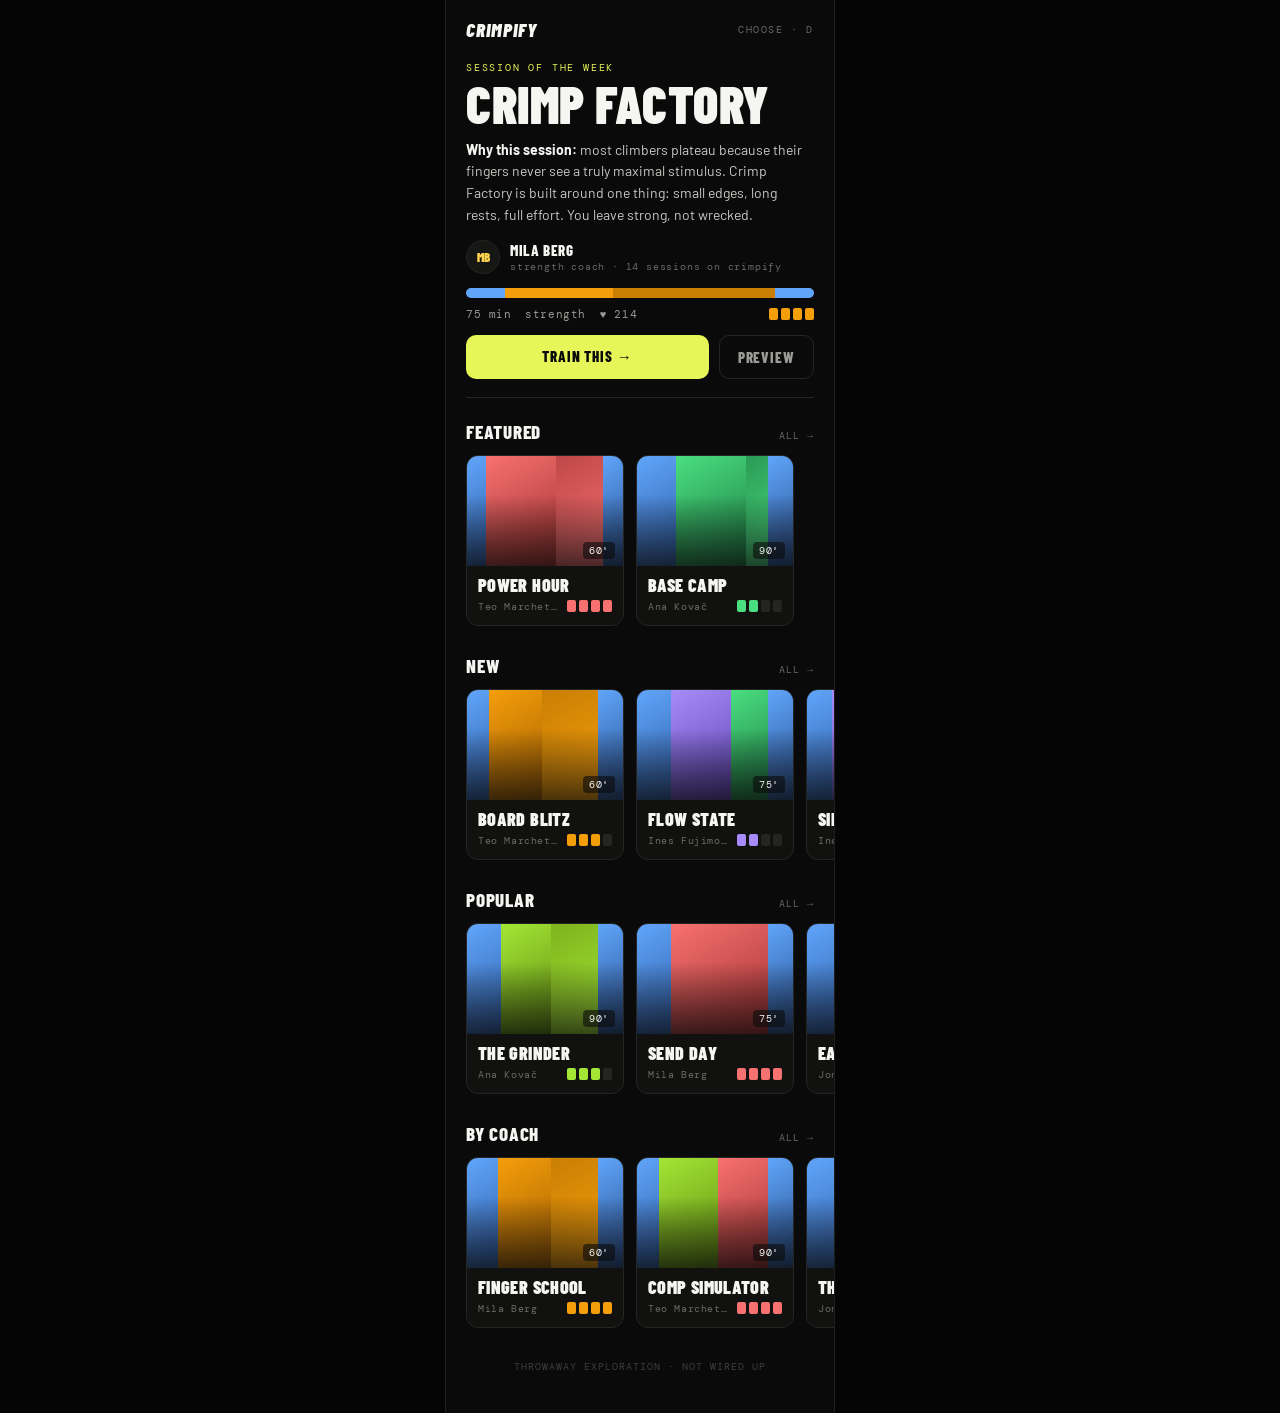
==== explore/choose-d.html @ 7b6a901f "proto: verkenning D in /explore — hero van C, planken van A, rpe-kootjes van B Co-Authored-By: Claud" ====
<!DOCTYPE html>
<html lang="en">
<head>
<meta charset="utf-8">
<meta name="viewport" content="width=device-width, initial-scale=1">
<title>Choose D · C-hero + A-shelves + B-rpe</title>
<link href="https://fonts.googleapis.com/css2?family=Barlow+Condensed:wght@700;800;900&family=DM+Mono:wght@400;500&family=Barlow:wght@400;500&display=swap" rel="stylesheet">
<style>
  /* throwaway verkenning D - synthese: hero van C, planken van A, rpe-kootjes van B */
  * { margin:0; padding:0; box-sizing:border-box; -webkit-font-smoothing:antialiased; }
  :root {
    --acid:#E6F557; --bg:#0A0A0A; --s1:#111110; --s2:#161614;
    --border:#1E1E1C; --border2:#252523; --text:#F5F5F2; --sub:#9A9A96; --muted:#6A6A66;
  }
  html,body { background:#050505; color:var(--text); font-family:'Barlow',sans-serif; }
  .phone { max-width:390px; margin:0 auto; min-height:100vh; background:var(--bg); border-left:1px solid var(--border); border-right:1px solid var(--border); padding-bottom:40px; }

  .topbar { display:flex; align-items:center; justify-content:space-between; padding:18px 20px 6px; }
  .logo { font-family:'Barlow Condensed',sans-serif; font-weight:900; font-size:19px; letter-spacing:.06em; font-style:italic; }
  .view-tag { font-family:'DM Mono',monospace; font-size:10px; letter-spacing:.16em; text-transform:uppercase; color:var(--muted); }

  /* ── hero: redactioneel (uit C) ── */
  .kicker { font-family:'DM Mono',monospace; font-size:10px; letter-spacing:.18em; text-transform:uppercase; color:var(--acid); padding:14px 20px 6px; }
  .feat { margin:0 20px; border-bottom:1px solid var(--border2); padding-bottom:18px; }
  .feat-name { font-family:'Barlow Condensed',sans-serif; font-weight:900; font-size:52px; line-height:.9; text-transform:uppercase; letter-spacing:.01em; }
  .feat-standfirst { font-size:14px; line-height:1.55; color:#C8C8C4; margin-top:12px; }
  .feat-standfirst b { color:var(--text); }
  .byline { display:flex; align-items:center; gap:10px; margin-top:14px; }
  .monogram { width:34px; height:34px; border-radius:50%; background:var(--s2); border:1px solid var(--border2); display:flex; align-items:center; justify-content:center; font-family:'Barlow Condensed',sans-serif; font-weight:900; font-size:13px; color:#FCD34D; flex-shrink:0; }
  .byline-name { font-family:'Barlow Condensed',sans-serif; font-weight:800; font-size:15px; text-transform:uppercase; letter-spacing:.04em; }
  .byline-role { font-family:'DM Mono',monospace; font-size:10px; letter-spacing:.08em; color:var(--muted); margin-top:1px; }
  .feat-tape { display:flex; height:10px; border-radius:5px; overflow:hidden; margin-top:14px; }
  .feat-meta { display:flex; gap:14px; align-items:center; margin-top:9px; font-family:'DM Mono',monospace; font-size:11px; letter-spacing:.05em; color:var(--sub); }
  .feat-cta { display:flex; gap:10px; margin-top:14px; }
  .feat-cta .go { flex:1; text-align:center; background:var(--acid); color:#0A0A0A; font-family:'Barlow Condensed',sans-serif; font-weight:800; font-size:15px; letter-spacing:.06em; text-transform:uppercase; border-radius:10px; padding:12px; cursor:pointer; }
  .feat-cta .peek { flex:0 0 auto; text-align:center; border:1px solid var(--border2); color:var(--sub); font-family:'Barlow Condensed',sans-serif; font-weight:800; font-size:15px; letter-spacing:.06em; text-transform:uppercase; border-radius:10px; padding:12px 18px; cursor:pointer; }

  /* ── rpe-kootjes (uit B): vier vingerkootjes van de crimp ── */
  .knuckles { display:flex; gap:3px; }
  .knuckles i { width:9px; height:12px; border-radius:2px; background:#242422; }

  /* ── planken (uit A) ── */
  .shelf-head { display:flex; align-items:baseline; justify-content:space-between; padding:22px 20px 10px; }
  .shelf-title { font-family:'Barlow Condensed',sans-serif; font-weight:800; font-size:19px; text-transform:uppercase; letter-spacing:.04em; }
  .shelf-more { font-family:'DM Mono',monospace; font-size:10px; letter-spacing:.1em; text-transform:uppercase; color:var(--muted); }
  .shelf { display:flex; gap:12px; overflow-x:auto; padding:2px 20px 6px; scrollbar-width:none; }
  .shelf::-webkit-scrollbar { display:none; }

  .cover-card { flex-shrink:0; width:158px; border-radius:12px; overflow:hidden; border:1px solid var(--border2); background:var(--s1); cursor:pointer; }
  .cover { height:110px; position:relative; }
  .cover .tape { position:absolute; inset:0; display:flex; }
  .cover .tape div { height:100%; }
  .cover::after { content:''; position:absolute; inset:0; background:linear-gradient(180deg, rgba(10,10,10,0) 35%, rgba(10,10,10,.72) 100%); }
  .cover .mins { position:absolute; right:8px; bottom:7px; z-index:2; font-family:'DM Mono',monospace; font-size:10px; letter-spacing:.06em; color:var(--text); background:rgba(10,10,10,.6); border-radius:4px; padding:2px 6px; }
  .cover-body { padding:10px 11px 12px; }
  .cover-name { font-family:'Barlow Condensed',sans-serif; font-weight:900; font-size:18px; line-height:1; text-transform:uppercase; letter-spacing:.02em; }
  .cover-foot { display:flex; align-items:center; justify-content:space-between; gap:8px; margin-top:6px; }
  .cover-coach { font-family:'DM Mono',monospace; font-size:10px; letter-spacing:.06em; color:var(--muted); min-width:0; overflow:hidden; text-overflow:ellipsis; white-space:nowrap; }

  .footnote { font-family:'DM Mono',monospace; font-size:10px; letter-spacing:.1em; text-transform:uppercase; color:#3E3E3C; text-align:center; padding:26px 20px 0; }
</style>
</head>
<body>
<div class="phone">
  <div class="topbar"><div class="logo">CRIMPIFY</div><div class="view-tag">choose · d</div></div>

  <div class="kicker">session of the week</div>
  <div class="feat">
    <div class="feat-name">Crimp Factory</div>
    <div class="feat-standfirst"><b>Why this session:</b> most climbers plateau because their fingers never see a truly maximal stimulus. Crimp Factory is built around one thing: small edges, long rests, full effort. You leave strong, not wrecked.</div>
    <div class="byline">
      <div class="monogram">MB</div>
      <div>
        <div class="byline-name">Mila Berg</div>
        <div class="byline-role">strength coach · 14 sessions on crimpify</div>
      </div>
    </div>
    <div class="feat-tape">
      <div style="flex:10;background:#60A5FA;"></div>
      <div style="flex:28;background:#F59E0B;"></div>
      <div style="flex:42;background:#c97f04;"></div>
      <div style="flex:10;background:#60A5FA;"></div>
    </div>
    <div class="feat-meta">
      <span>75 min</span><span>strength</span><span>♥ 214</span>
      <span class="knuckles" style="margin-left:auto;"><i style="background:#F59E0B;"></i><i style="background:#F59E0B;"></i><i style="background:#F59E0B;"></i><i style="background:#F59E0B;"></i></span>
    </div>
    <div class="feat-cta"><div class="go">Train this →</div><div class="peek">Preview</div></div>
  </div>

  <!-- Featured -->
  <div class="shelf-head"><div class="shelf-title">Featured</div><div class="shelf-more">all →</div></div>
  <div class="shelf">
    <div class="cover-card">
      <div class="cover"><div class="tape">
        <div style="flex:12;background:linear-gradient(150deg,#60A5FA,#2f5ea8);"></div>
        <div style="flex:45;background:linear-gradient(150deg,#F87171,#a03030);"></div>
        <div style="flex:30;background:linear-gradient(150deg,#c04848,#F87171);"></div>
        <div style="flex:13;background:linear-gradient(150deg,#60A5FA,#274e8d);"></div>
      </div><div class="mins">60'</div></div>
      <div class="cover-body">
        <div class="cover-name">Power Hour</div>
        <div class="cover-foot"><div class="cover-coach">Teo Marchetti</div>
          <span class="knuckles"><i style="background:#F87171;"></i><i style="background:#F87171;"></i><i style="background:#F87171;"></i><i style="background:#F87171;"></i></span></div>
      </div>
    </div>
    <div class="cover-card">
      <div class="cover"><div class="tape">
        <div style="flex:25;background:linear-gradient(150deg,#60A5FA,#2f5ea8);"></div>
        <div style="flex:45;background:linear-gradient(150deg,#4ADE80,#1d7c42);"></div>
        <div style="flex:14;background:linear-gradient(150deg,#2b9a55,#4ADE80);"></div>
        <div style="flex:16;background:linear-gradient(150deg,#60A5FA,#274e8d);"></div>
      </div><div class="mins">90'</div></div>
      <div class="cover-body">
        <div class="cover-name">Base Camp</div>
        <div class="cover-foot"><div class="cover-coach">Ana Kovač</div>
          <span class="knuckles"><i style="background:#4ADE80;"></i><i style="background:#4ADE80;"></i><i></i><i></i></span></div>
      </div>
    </div>
  </div>

  <!-- New -->
  <div class="shelf-head"><div class="shelf-title">New</div><div class="shelf-more">all →</div></div>
  <div class="shelf">
    <div class="cover-card">
      <div class="cover"><div class="tape">
        <div style="flex:14;background:linear-gradient(150deg,#60A5FA,#2f5ea8);"></div>
        <div style="flex:34;background:linear-gradient(150deg,#F59E0B,#a35f00);"></div>
        <div style="flex:36;background:linear-gradient(150deg,#c97f04,#F59E0B);"></div>
        <div style="flex:16;background:linear-gradient(150deg,#60A5FA,#274e8d);"></div>
      </div><div class="mins">60'</div></div>
      <div class="cover-body">
        <div class="cover-name">Board Blitz</div>
        <div class="cover-foot"><div class="cover-coach">Teo Marchetti</div>
          <span class="knuckles"><i style="background:#F59E0B;"></i><i style="background:#F59E0B;"></i><i style="background:#F59E0B;"></i><i></i></span></div>
      </div>
    </div>
    <div class="cover-card">
      <div class="cover"><div class="tape">
        <div style="flex:22;background:linear-gradient(150deg,#60A5FA,#2f5ea8);"></div>
        <div style="flex:38;background:linear-gradient(150deg,#A78BFA,#5f43b3);"></div>
        <div style="flex:24;background:linear-gradient(150deg,#4ADE80,#1d7c42);"></div>
        <div style="flex:16;background:linear-gradient(150deg,#60A5FA,#274e8d);"></div>
      </div><div class="mins">75'</div></div>
      <div class="cover-body">
        <div class="cover-name">Flow State</div>
        <div class="cover-foot"><div class="cover-coach">Ines Fujimoto</div>
          <span class="knuckles"><i style="background:#A78BFA;"></i><i style="background:#A78BFA;"></i><i></i><i></i></span></div>
      </div>
    </div>
    <div class="cover-card">
      <div class="cover"><div class="tape">
        <div style="flex:16;background:linear-gradient(150deg,#60A5FA,#2f5ea8);"></div>
        <div style="flex:40;background:linear-gradient(150deg,#A78BFA,#5f43b3);"></div>
        <div style="flex:28;background:linear-gradient(150deg,#7d5fd0,#A78BFA);"></div>
        <div style="flex:16;background:linear-gradient(150deg,#60A5FA,#274e8d);"></div>
      </div><div class="mins">45'</div></div>
      <div class="cover-body">
        <div class="cover-name">Silent Feet</div>
        <div class="cover-foot"><div class="cover-coach">Ines Fujimoto</div>
          <span class="knuckles"><i style="background:#A78BFA;"></i><i style="background:#A78BFA;"></i><i></i><i></i></span></div>
      </div>
    </div>
  </div>

  <!-- Popular -->
  <div class="shelf-head"><div class="shelf-title">Popular</div><div class="shelf-more">all →</div></div>
  <div class="shelf">
    <div class="cover-card">
      <div class="cover"><div class="tape">
        <div style="flex:22;background:linear-gradient(150deg,#60A5FA,#2f5ea8);"></div>
        <div style="flex:32;background:linear-gradient(150deg,#A3E635,#5f8a10);"></div>
        <div style="flex:30;background:linear-gradient(150deg,#7fb31d,#A3E635);"></div>
        <div style="flex:16;background:linear-gradient(150deg,#60A5FA,#274e8d);"></div>
      </div><div class="mins">90'</div></div>
      <div class="cover-body">
        <div class="cover-name">The Grinder</div>
        <div class="cover-foot"><div class="cover-coach">Ana Kovač</div>
          <span class="knuckles"><i style="background:#A3E635;"></i><i style="background:#A3E635;"></i><i style="background:#A3E635;"></i><i></i></span></div>
      </div>
    </div>
    <div class="cover-card">
      <div class="cover"><div class="tape">
        <div style="flex:22;background:linear-gradient(150deg,#60A5FA,#2f5ea8);"></div>
        <div style="flex:62;background:linear-gradient(150deg,#F87171,#a03030);"></div>
        <div style="flex:16;background:linear-gradient(150deg,#60A5FA,#274e8d);"></div>
      </div><div class="mins">75'</div></div>
      <div class="cover-body">
        <div class="cover-name">Send Day</div>
        <div class="cover-foot"><div class="cover-coach">Mila Berg</div>
          <span class="knuckles"><i style="background:#F87171;"></i><i style="background:#F87171;"></i><i style="background:#F87171;"></i><i style="background:#F87171;"></i></span></div>
      </div>
    </div>
    <div class="cover-card">
      <div class="cover"><div class="tape">
        <div style="flex:22;background:linear-gradient(150deg,#60A5FA,#2f5ea8);"></div>
        <div style="flex:40;background:linear-gradient(150deg,#4ADE80,#1d7c42);"></div>
        <div style="flex:38;background:linear-gradient(150deg,#3b82c9,#60A5FA);"></div>
      </div><div class="mins">45'</div></div>
      <div class="cover-body">
        <div class="cover-name">Easy Does It</div>
        <div class="cover-foot"><div class="cover-coach">Jonas Steen</div>
          <span class="knuckles"><i style="background:#60A5FA;"></i><i></i><i></i><i></i></span></div>
      </div>
    </div>
  </div>

  <!-- By coach -->
  <div class="shelf-head"><div class="shelf-title">By coach</div><div class="shelf-more">all →</div></div>
  <div class="shelf">
    <div class="cover-card">
      <div class="cover"><div class="tape">
        <div style="flex:20;background:linear-gradient(150deg,#60A5FA,#2f5ea8);"></div>
        <div style="flex:34;background:linear-gradient(150deg,#F59E0B,#a35f00);"></div>
        <div style="flex:30;background:linear-gradient(150deg,#c97f04,#F59E0B);"></div>
        <div style="flex:16;background:linear-gradient(150deg,#60A5FA,#274e8d);"></div>
      </div><div class="mins">60'</div></div>
      <div class="cover-body">
        <div class="cover-name">Finger School</div>
        <div class="cover-foot"><div class="cover-coach">Mila Berg</div>
          <span class="knuckles"><i style="background:#F59E0B;"></i><i style="background:#F59E0B;"></i><i style="background:#F59E0B;"></i><i style="background:#F59E0B;"></i></span></div>
      </div>
    </div>
    <div class="cover-card">
      <div class="cover"><div class="tape">
        <div style="flex:14;background:linear-gradient(150deg,#60A5FA,#2f5ea8);"></div>
        <div style="flex:38;background:linear-gradient(150deg,#A3E635,#5f8a10);"></div>
        <div style="flex:32;background:linear-gradient(150deg,#F87171,#a03030);"></div>
        <div style="flex:16;background:linear-gradient(150deg,#60A5FA,#274e8d);"></div>
      </div><div class="mins">90'</div></div>
      <div class="cover-body">
        <div class="cover-name">Comp Simulator</div>
        <div class="cover-foot"><div class="cover-coach">Teo Marchetti</div>
          <span class="knuckles"><i style="background:#F87171;"></i><i style="background:#F87171;"></i><i style="background:#F87171;"></i><i style="background:#F87171;"></i></span></div>
      </div>
    </div>
    <div class="cover-card">
      <div class="cover"><div class="tape">
        <div style="flex:30;background:linear-gradient(150deg,#60A5FA,#2f5ea8);"></div>
        <div style="flex:26;background:linear-gradient(150deg,#3b82c9,#60A5FA);"></div>
        <div style="flex:22;background:linear-gradient(150deg,#F59E0B,#a35f00);"></div>
        <div style="flex:22;background:linear-gradient(150deg,#60A5FA,#274e8d);"></div>
      </div><div class="mins">45'</div></div>
      <div class="cover-body">
        <div class="cover-name">The Reset</div>
        <div class="cover-foot"><div class="cover-coach">Jonas Steen</div>
          <span class="knuckles"><i style="background:#60A5FA;"></i><i></i><i></i><i></i></span></div>
      </div>
    </div>
  </div>

  <div class="footnote">throwaway exploration · not wired up</div>
</div>
</body>
</html>
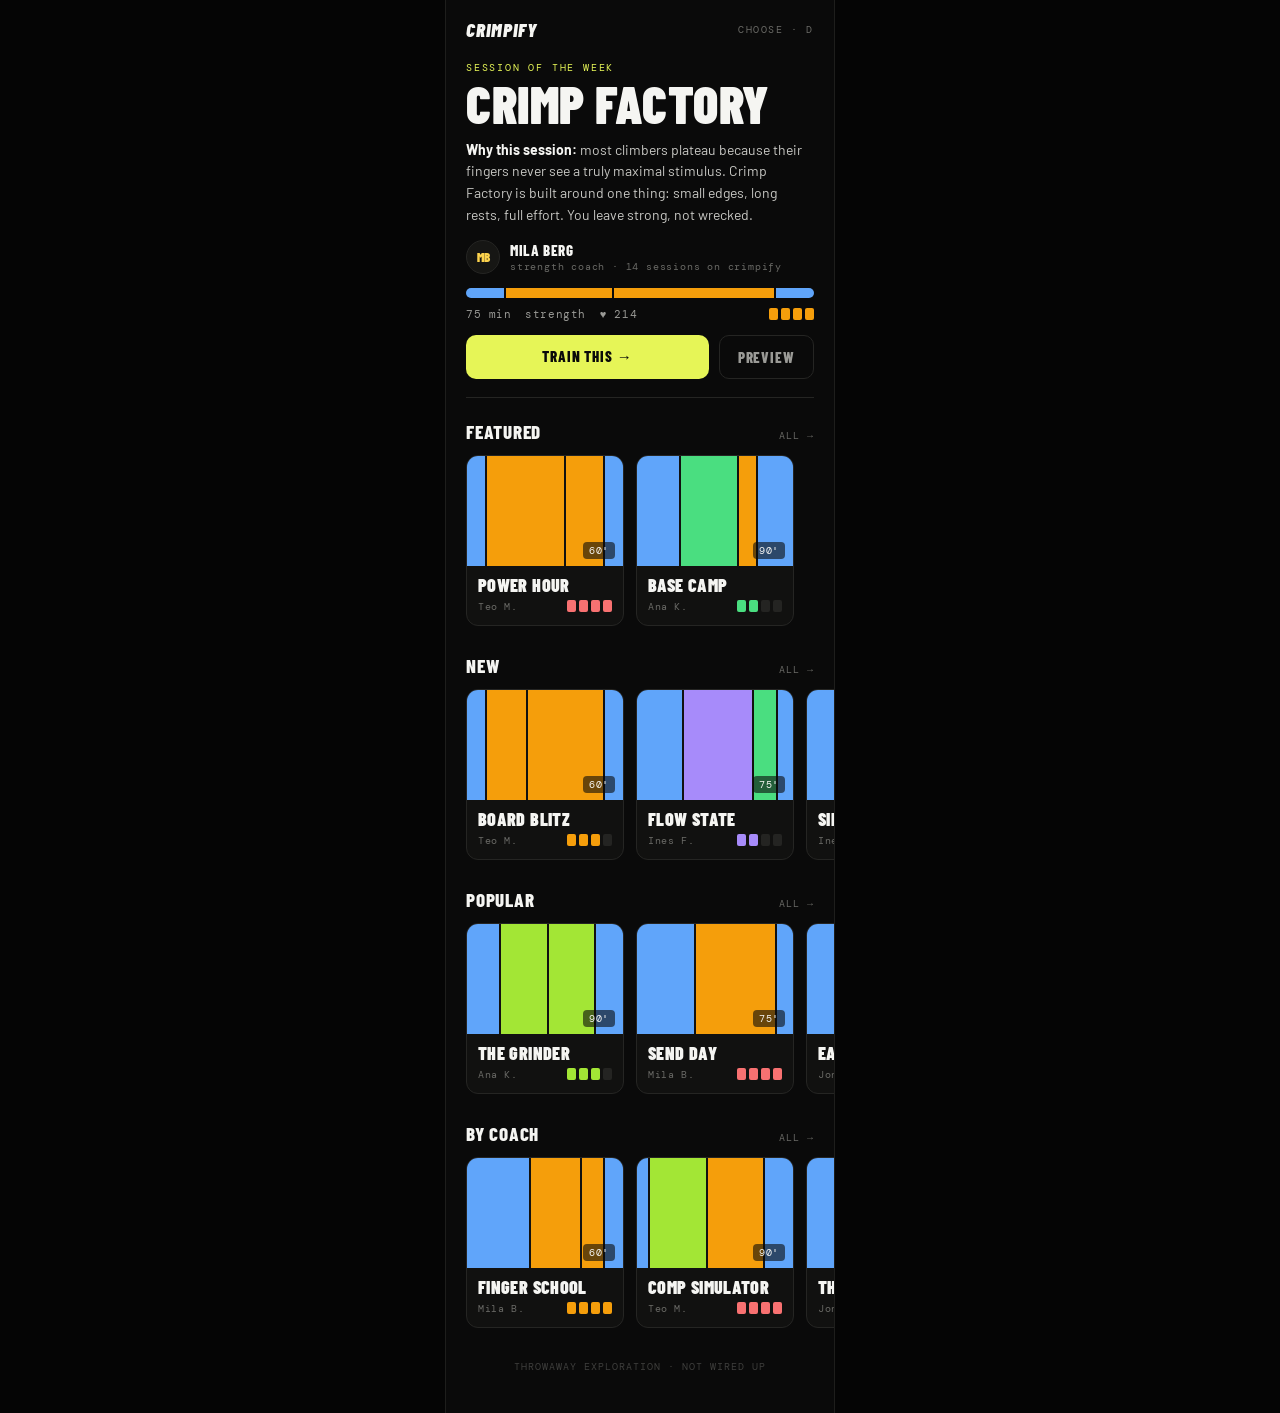
==== commit 4dccc68a: "Merge pull request #3 from Gl1tchWizard/proto/choose-flow Proto/choose flow" ====
--- a/explore/choose-d.html
+++ b/explore/choose-d.html
@@ -3,10 +3,12 @@
 <head>
 <meta charset="utf-8">
 <meta name="viewport" content="width=device-width, initial-scale=1">
-<title>Choose D · C-hero + A-shelves + B-rpe</title>
+<title>Choose D · synthesis</title>
 <link href="https://fonts.googleapis.com/css2?family=Barlow+Condensed:wght@700;800;900&family=DM+Mono:wght@400;500&family=Barlow:wght@400;500&display=swap" rel="stylesheet">
 <style>
-  /* throwaway verkenning D - synthese: hero van C, planken van A, rpe-kootjes van B */
+  /* throwaway verkenning D - synthese: hero van C, planken van A, rpe-phalanx van B.
+     Cover = mini-blauwdruk: banden zijn de echte bloksequentie, breedte = blokduur (flex = basisminuten),
+     kleur = categoriekleur van het blok. Phalanx = EFFORT (vast motief, later vastleggen in CLAUDE.md). */
   * { margin:0; padding:0; box-sizing:border-box; -webkit-font-smoothing:antialiased; }
   :root {
     --acid:#E6F557; --bg:#0A0A0A; --s1:#111110; --s2:#161614;
@@ -29,15 +31,15 @@
   .monogram { width:34px; height:34px; border-radius:50%; background:var(--s2); border:1px solid var(--border2); display:flex; align-items:center; justify-content:center; font-family:'Barlow Condensed',sans-serif; font-weight:900; font-size:13px; color:#FCD34D; flex-shrink:0; }
   .byline-name { font-family:'Barlow Condensed',sans-serif; font-weight:800; font-size:15px; text-transform:uppercase; letter-spacing:.04em; }
   .byline-role { font-family:'DM Mono',monospace; font-size:10px; letter-spacing:.08em; color:var(--muted); margin-top:1px; }
-  .feat-tape { display:flex; height:10px; border-radius:5px; overflow:hidden; margin-top:14px; }
+  .feat-tape { display:flex; gap:2px; height:10px; border-radius:5px; overflow:hidden; margin-top:14px; }
   .feat-meta { display:flex; gap:14px; align-items:center; margin-top:9px; font-family:'DM Mono',monospace; font-size:11px; letter-spacing:.05em; color:var(--sub); }
   .feat-cta { display:flex; gap:10px; margin-top:14px; }
   .feat-cta .go { flex:1; text-align:center; background:var(--acid); color:#0A0A0A; font-family:'Barlow Condensed',sans-serif; font-weight:800; font-size:15px; letter-spacing:.06em; text-transform:uppercase; border-radius:10px; padding:12px; cursor:pointer; }
   .feat-cta .peek { flex:0 0 auto; text-align:center; border:1px solid var(--border2); color:var(--sub); font-family:'Barlow Condensed',sans-serif; font-weight:800; font-size:15px; letter-spacing:.06em; text-transform:uppercase; border-radius:10px; padding:12px 18px; cursor:pointer; }
 
-  /* ── rpe-kootjes (uit B): vier vingerkootjes van de crimp ── */
-  .knuckles { display:flex; gap:3px; }
-  .knuckles i { width:9px; height:12px; border-radius:2px; background:#242422; }
+  /* ── rpe-phalanx (uit B): vier vingerkootjes, betekent overal EFFORT ── */
+  .phalanx { display:flex; gap:3px; }
+  .phalanx i { width:9px; height:12px; border-radius:2px; background:#242422; }
 
   /* ── planken (uit A) ── */
   .shelf-head { display:flex; align-items:baseline; justify-content:space-between; padding:22px 20px 10px; }
@@ -47,15 +49,16 @@
   .shelf::-webkit-scrollbar { display:none; }
 
   .cover-card { flex-shrink:0; width:158px; border-radius:12px; overflow:hidden; border:1px solid var(--border2); background:var(--s1); cursor:pointer; }
+  /* cover = blauwdruk: verticale banden, links → rechts = volgorde van de sessie */
   .cover { height:110px; position:relative; }
-  .cover .tape { position:absolute; inset:0; display:flex; }
+  .cover .tape { position:absolute; inset:0; display:flex; gap:2px; }
   .cover .tape div { height:100%; }
-  .cover::after { content:''; position:absolute; inset:0; background:linear-gradient(180deg, rgba(10,10,10,0) 35%, rgba(10,10,10,.72) 100%); }
+  /* geen overlay: de blauwdruk is het beeld, vlak en eerlijk */
   .cover .mins { position:absolute; right:8px; bottom:7px; z-index:2; font-family:'DM Mono',monospace; font-size:10px; letter-spacing:.06em; color:var(--text); background:rgba(10,10,10,.6); border-radius:4px; padding:2px 6px; }
   .cover-body { padding:10px 11px 12px; }
   .cover-name { font-family:'Barlow Condensed',sans-serif; font-weight:900; font-size:18px; line-height:1; text-transform:uppercase; letter-spacing:.02em; }
   .cover-foot { display:flex; align-items:center; justify-content:space-between; gap:8px; margin-top:6px; }
-  .cover-coach { font-family:'DM Mono',monospace; font-size:10px; letter-spacing:.06em; color:var(--muted); min-width:0; overflow:hidden; text-overflow:ellipsis; white-space:nowrap; }
+  .cover-coach { font-family:'DM Mono',monospace; font-size:10px; letter-spacing:.06em; color:var(--muted); }
 
   .footnote { font-family:'DM Mono',monospace; font-size:10px; letter-spacing:.1em; text-transform:uppercase; color:#3E3E3C; text-align:center; padding:26px 20px 0; }
 </style>
@@ -75,15 +78,16 @@
         <div class="byline-role">strength coach · 14 sessions on crimpify</div>
       </div>
     </div>
+    <!-- Crimp Factory: dynamic 10 · max hangs 28 · board 1 42 · stretch 10 -->
     <div class="feat-tape">
       <div style="flex:10;background:#60A5FA;"></div>
       <div style="flex:28;background:#F59E0B;"></div>
-      <div style="flex:42;background:#c97f04;"></div>
+      <div style="flex:42;background:#F59E0B;"></div>
       <div style="flex:10;background:#60A5FA;"></div>
     </div>
     <div class="feat-meta">
       <span>75 min</span><span>strength</span><span>♥ 214</span>
-      <span class="knuckles" style="margin-left:auto;"><i style="background:#F59E0B;"></i><i style="background:#F59E0B;"></i><i style="background:#F59E0B;"></i><i style="background:#F59E0B;"></i></span>
+      <span class="phalanx" style="margin-left:auto;"><i style="background:#F59E0B;"></i><i style="background:#F59E0B;"></i><i style="background:#F59E0B;"></i><i style="background:#F59E0B;"></i></span>
     </div>
     <div class="feat-cta"><div class="go">Train this →</div><div class="peek">Preview</div></div>
   </div>
@@ -92,29 +96,31 @@
   <div class="shelf-head"><div class="shelf-title">Featured</div><div class="shelf-more">all →</div></div>
   <div class="shelf">
     <div class="cover-card">
-      <div class="cover"><div class="tape">
-        <div style="flex:12;background:linear-gradient(150deg,#60A5FA,#2f5ea8);"></div>
-        <div style="flex:45;background:linear-gradient(150deg,#F87171,#a03030);"></div>
-        <div style="flex:30;background:linear-gradient(150deg,#c04848,#F87171);"></div>
-        <div style="flex:13;background:linear-gradient(150deg,#60A5FA,#274e8d);"></div>
+      <!-- Power Hour: dynamic 10 · limit blocks 42 · dynos 20 · stretch 10 -->
+      <div class="cover"><div class="tape">
+        <div style="flex:10;background:#60A5FA;"></div>
+        <div style="flex:42;background:#F59E0B;"></div>
+        <div style="flex:20;background:#F59E0B;"></div>
+        <div style="flex:10;background:#60A5FA;"></div>
       </div><div class="mins">60'</div></div>
       <div class="cover-body">
         <div class="cover-name">Power Hour</div>
-        <div class="cover-foot"><div class="cover-coach">Teo Marchetti</div>
-          <span class="knuckles"><i style="background:#F87171;"></i><i style="background:#F87171;"></i><i style="background:#F87171;"></i><i style="background:#F87171;"></i></span></div>
-      </div>
-    </div>
-    <div class="cover-card">
-      <div class="cover"><div class="tape">
-        <div style="flex:25;background:linear-gradient(150deg,#60A5FA,#2f5ea8);"></div>
-        <div style="flex:45;background:linear-gradient(150deg,#4ADE80,#1d7c42);"></div>
-        <div style="flex:14;background:linear-gradient(150deg,#2b9a55,#4ADE80);"></div>
-        <div style="flex:16;background:linear-gradient(150deg,#60A5FA,#274e8d);"></div>
+        <div class="cover-foot"><div class="cover-coach">Teo M.</div>
+          <span class="phalanx"><i style="background:#F87171;"></i><i style="background:#F87171;"></i><i style="background:#F87171;"></i><i style="background:#F87171;"></i></span></div>
+      </div>
+    </div>
+    <div class="cover-card">
+      <!-- Base Camp: warm-up 30 · volume 40 · board application 12 · extended stretch 25 -->
+      <div class="cover"><div class="tape">
+        <div style="flex:30;background:#60A5FA;"></div>
+        <div style="flex:40;background:#4ADE80;"></div>
+        <div style="flex:12;background:#F59E0B;"></div>
+        <div style="flex:25;background:#60A5FA;"></div>
       </div><div class="mins">90'</div></div>
       <div class="cover-body">
         <div class="cover-name">Base Camp</div>
-        <div class="cover-foot"><div class="cover-coach">Ana Kovač</div>
-          <span class="knuckles"><i style="background:#4ADE80;"></i><i style="background:#4ADE80;"></i><i></i><i></i></span></div>
+        <div class="cover-foot"><div class="cover-coach">Ana K.</div>
+          <span class="phalanx"><i style="background:#4ADE80;"></i><i style="background:#4ADE80;"></i><i></i><i></i></span></div>
       </div>
     </div>
   </div>
@@ -123,42 +129,45 @@
   <div class="shelf-head"><div class="shelf-title">New</div><div class="shelf-more">all →</div></div>
   <div class="shelf">
     <div class="cover-card">
-      <div class="cover"><div class="tape">
-        <div style="flex:14;background:linear-gradient(150deg,#60A5FA,#2f5ea8);"></div>
-        <div style="flex:34;background:linear-gradient(150deg,#F59E0B,#a35f00);"></div>
-        <div style="flex:36;background:linear-gradient(150deg,#c97f04,#F59E0B);"></div>
-        <div style="flex:16;background:linear-gradient(150deg,#60A5FA,#274e8d);"></div>
+      <!-- Board Blitz: dynamic 10 · campus 22 · board 1 42 · stretch 10 -->
+      <div class="cover"><div class="tape">
+        <div style="flex:10;background:#60A5FA;"></div>
+        <div style="flex:22;background:#F59E0B;"></div>
+        <div style="flex:42;background:#F59E0B;"></div>
+        <div style="flex:10;background:#60A5FA;"></div>
       </div><div class="mins">60'</div></div>
       <div class="cover-body">
         <div class="cover-name">Board Blitz</div>
-        <div class="cover-foot"><div class="cover-coach">Teo Marchetti</div>
-          <span class="knuckles"><i style="background:#F59E0B;"></i><i style="background:#F59E0B;"></i><i style="background:#F59E0B;"></i><i></i></span></div>
-      </div>
-    </div>
-    <div class="cover-card">
-      <div class="cover"><div class="tape">
-        <div style="flex:22;background:linear-gradient(150deg,#60A5FA,#2f5ea8);"></div>
-        <div style="flex:38;background:linear-gradient(150deg,#A78BFA,#5f43b3);"></div>
-        <div style="flex:24;background:linear-gradient(150deg,#4ADE80,#1d7c42);"></div>
-        <div style="flex:16;background:linear-gradient(150deg,#60A5FA,#274e8d);"></div>
+        <div class="cover-foot"><div class="cover-coach">Teo M.</div>
+          <span class="phalanx"><i style="background:#F59E0B;"></i><i style="background:#F59E0B;"></i><i style="background:#F59E0B;"></i><i></i></span></div>
+      </div>
+    </div>
+    <div class="cover-card">
+      <!-- Flow State: warm-up 30 · drill blocks 45 · spray light 15 · stretch 10 -->
+      <div class="cover"><div class="tape">
+        <div style="flex:30;background:#60A5FA;"></div>
+        <div style="flex:45;background:#A78BFA;"></div>
+        <div style="flex:15;background:#4ADE80;"></div>
+        <div style="flex:10;background:#60A5FA;"></div>
       </div><div class="mins">75'</div></div>
       <div class="cover-body">
         <div class="cover-name">Flow State</div>
-        <div class="cover-foot"><div class="cover-coach">Ines Fujimoto</div>
-          <span class="knuckles"><i style="background:#A78BFA;"></i><i style="background:#A78BFA;"></i><i></i><i></i></span></div>
-      </div>
-    </div>
-    <div class="cover-card">
-      <div class="cover"><div class="tape">
-        <div style="flex:16;background:linear-gradient(150deg,#60A5FA,#2f5ea8);"></div>
-        <div style="flex:40;background:linear-gradient(150deg,#A78BFA,#5f43b3);"></div>
-        <div style="flex:28;background:linear-gradient(150deg,#7d5fd0,#A78BFA);"></div>
-        <div style="flex:16;background:linear-gradient(150deg,#60A5FA,#274e8d);"></div>
+        <div class="cover-foot"><div class="cover-coach">Ines F.</div>
+          <span class="phalanx"><i style="background:#A78BFA;"></i><i style="background:#A78BFA;"></i><i></i><i></i></span></div>
+      </div>
+    </div>
+    <div class="cover-card">
+      <!-- Silent Feet: dynamic 10 · movement drills 20 · skill light 12 · stretch 10 -->
+      <div class="cover"><div class="tape">
+        <div style="flex:10;background:#60A5FA;"></div>
+        <div style="flex:20;background:#A78BFA;"></div>
+        <div style="flex:12;background:#A78BFA;"></div>
+        <div style="flex:10;background:#60A5FA;"></div>
       </div><div class="mins">45'</div></div>
       <div class="cover-body">
         <div class="cover-name">Silent Feet</div>
-        <div class="cover-foot"><div class="cover-coach">Ines Fujimoto</div>
-          <span class="knuckles"><i style="background:#A78BFA;"></i><i style="background:#A78BFA;"></i><i></i><i></i></span></div>
+        <div class="cover-foot"><div class="cover-coach">Ines F.</div>
+          <span class="phalanx"><i style="background:#A78BFA;"></i><i style="background:#A78BFA;"></i><i></i><i></i></span></div>
       </div>
     </div>
   </div>
@@ -167,40 +176,44 @@
   <div class="shelf-head"><div class="shelf-title">Popular</div><div class="shelf-more">all →</div></div>
   <div class="shelf">
     <div class="cover-card">
-      <div class="cover"><div class="tape">
-        <div style="flex:22;background:linear-gradient(150deg,#60A5FA,#2f5ea8);"></div>
-        <div style="flex:32;background:linear-gradient(150deg,#A3E635,#5f8a10);"></div>
-        <div style="flex:30;background:linear-gradient(150deg,#7fb31d,#A3E635);"></div>
-        <div style="flex:16;background:linear-gradient(150deg,#60A5FA,#274e8d);"></div>
+      <!-- The Grinder: warm-up 30 · hehe 42 · 4x4 42 · extended stretch 25 -->
+      <div class="cover"><div class="tape">
+        <div style="flex:30;background:#60A5FA;"></div>
+        <div style="flex:42;background:#A3E635;"></div>
+        <div style="flex:42;background:#A3E635;"></div>
+        <div style="flex:25;background:#60A5FA;"></div>
       </div><div class="mins">90'</div></div>
       <div class="cover-body">
         <div class="cover-name">The Grinder</div>
-        <div class="cover-foot"><div class="cover-coach">Ana Kovač</div>
-          <span class="knuckles"><i style="background:#A3E635;"></i><i style="background:#A3E635;"></i><i style="background:#A3E635;"></i><i></i></span></div>
-      </div>
-    </div>
-    <div class="cover-card">
-      <div class="cover"><div class="tape">
-        <div style="flex:22;background:linear-gradient(150deg,#60A5FA,#2f5ea8);"></div>
-        <div style="flex:62;background:linear-gradient(150deg,#F87171,#a03030);"></div>
-        <div style="flex:16;background:linear-gradient(150deg,#60A5FA,#274e8d);"></div>
+        <div class="cover-foot"><div class="cover-coach">Ana K.</div>
+          <span class="phalanx"><i style="background:#A3E635;"></i><i style="background:#A3E635;"></i><i style="background:#A3E635;"></i><i></i></span></div>
+      </div>
+    </div>
+    <div class="cover-card">
+      <!-- Send Day: warm-up + fingers 35 · project attempts 48 · stretch 10 -->
+      <div class="cover"><div class="tape">
+        <div style="flex:35;background:#60A5FA;"></div>
+        <div style="flex:48;background:#F59E0B;"></div>
+        <div style="flex:10;background:#60A5FA;"></div>
       </div><div class="mins">75'</div></div>
       <div class="cover-body">
         <div class="cover-name">Send Day</div>
-        <div class="cover-foot"><div class="cover-coach">Mila Berg</div>
-          <span class="knuckles"><i style="background:#F87171;"></i><i style="background:#F87171;"></i><i style="background:#F87171;"></i><i style="background:#F87171;"></i></span></div>
-      </div>
-    </div>
-    <div class="cover-card">
-      <div class="cover"><div class="tape">
-        <div style="flex:22;background:linear-gradient(150deg,#60A5FA,#2f5ea8);"></div>
-        <div style="flex:40;background:linear-gradient(150deg,#4ADE80,#1d7c42);"></div>
-        <div style="flex:38;background:linear-gradient(150deg,#3b82c9,#60A5FA);"></div>
+        <div class="cover-foot"><div class="cover-coach">Mila B.</div>
+          <span class="phalanx"><i style="background:#F87171;"></i><i style="background:#F87171;"></i><i style="background:#F87171;"></i><i style="background:#F87171;"></i></span></div>
+      </div>
+    </div>
+    <div class="cover-card">
+      <!-- Easy Does It: mobility opener 20 · easy climbing 40 · hog 10 · stretch 10 -->
+      <div class="cover"><div class="tape">
+        <div style="flex:20;background:#60A5FA;"></div>
+        <div style="flex:40;background:#4ADE80;"></div>
+        <div style="flex:10;background:#60A5FA;"></div>
+        <div style="flex:10;background:#60A5FA;"></div>
       </div><div class="mins">45'</div></div>
       <div class="cover-body">
         <div class="cover-name">Easy Does It</div>
-        <div class="cover-foot"><div class="cover-coach">Jonas Steen</div>
-          <span class="knuckles"><i style="background:#60A5FA;"></i><i></i><i></i><i></i></span></div>
+        <div class="cover-foot"><div class="cover-coach">Jonas S.</div>
+          <span class="phalanx"><i style="background:#60A5FA;"></i><i></i><i></i><i></i></span></div>
       </div>
     </div>
   </div>
@@ -209,42 +222,45 @@
   <div class="shelf-head"><div class="shelf-title">By coach</div><div class="shelf-more">all →</div></div>
   <div class="shelf">
     <div class="cover-card">
-      <div class="cover"><div class="tape">
-        <div style="flex:20;background:linear-gradient(150deg,#60A5FA,#2f5ea8);"></div>
-        <div style="flex:34;background:linear-gradient(150deg,#F59E0B,#a35f00);"></div>
-        <div style="flex:30;background:linear-gradient(150deg,#c97f04,#F59E0B);"></div>
-        <div style="flex:16;background:linear-gradient(150deg,#60A5FA,#274e8d);"></div>
+      <!-- Finger School: warm-up + fingers 35 · max hangs 28 · active curls 12 · stretch 10 -->
+      <div class="cover"><div class="tape">
+        <div style="flex:35;background:#60A5FA;"></div>
+        <div style="flex:28;background:#F59E0B;"></div>
+        <div style="flex:12;background:#F59E0B;"></div>
+        <div style="flex:10;background:#60A5FA;"></div>
       </div><div class="mins">60'</div></div>
       <div class="cover-body">
         <div class="cover-name">Finger School</div>
-        <div class="cover-foot"><div class="cover-coach">Mila Berg</div>
-          <span class="knuckles"><i style="background:#F59E0B;"></i><i style="background:#F59E0B;"></i><i style="background:#F59E0B;"></i><i style="background:#F59E0B;"></i></span></div>
-      </div>
-    </div>
-    <div class="cover-card">
-      <div class="cover"><div class="tape">
-        <div style="flex:14;background:linear-gradient(150deg,#60A5FA,#2f5ea8);"></div>
-        <div style="flex:38;background:linear-gradient(150deg,#A3E635,#5f8a10);"></div>
-        <div style="flex:32;background:linear-gradient(150deg,#F87171,#a03030);"></div>
-        <div style="flex:16;background:linear-gradient(150deg,#60A5FA,#274e8d);"></div>
+        <div class="cover-foot"><div class="cover-coach">Mila B.</div>
+          <span class="phalanx"><i style="background:#F59E0B;"></i><i style="background:#F59E0B;"></i><i style="background:#F59E0B;"></i><i style="background:#F59E0B;"></i></span></div>
+      </div>
+    </div>
+    <div class="cover-card">
+      <!-- Comp Simulator: dynamic 10 · comp blocks 50 · pyramid 50 · extended stretch 25 -->
+      <div class="cover"><div class="tape">
+        <div style="flex:10;background:#60A5FA;"></div>
+        <div style="flex:50;background:#A3E635;"></div>
+        <div style="flex:50;background:#F59E0B;"></div>
+        <div style="flex:25;background:#60A5FA;"></div>
       </div><div class="mins">90'</div></div>
       <div class="cover-body">
         <div class="cover-name">Comp Simulator</div>
-        <div class="cover-foot"><div class="cover-coach">Teo Marchetti</div>
-          <span class="knuckles"><i style="background:#F87171;"></i><i style="background:#F87171;"></i><i style="background:#F87171;"></i><i style="background:#F87171;"></i></span></div>
-      </div>
-    </div>
-    <div class="cover-card">
-      <div class="cover"><div class="tape">
-        <div style="flex:30;background:linear-gradient(150deg,#60A5FA,#2f5ea8);"></div>
-        <div style="flex:26;background:linear-gradient(150deg,#3b82c9,#60A5FA);"></div>
-        <div style="flex:22;background:linear-gradient(150deg,#F59E0B,#a35f00);"></div>
-        <div style="flex:22;background:linear-gradient(150deg,#60A5FA,#274e8d);"></div>
+        <div class="cover-foot"><div class="cover-coach">Teo M.</div>
+          <span class="phalanx"><i style="background:#F87171;"></i><i style="background:#F87171;"></i><i style="background:#F87171;"></i><i style="background:#F87171;"></i></span></div>
+      </div>
+    </div>
+    <div class="cover-card">
+      <!-- The Reset: mobility opener 20 · hog 10 · no hangs 8 · extended stretch 25 -->
+      <div class="cover"><div class="tape">
+        <div style="flex:20;background:#60A5FA;"></div>
+        <div style="flex:10;background:#60A5FA;"></div>
+        <div style="flex:8;background:#F59E0B;"></div>
+        <div style="flex:25;background:#60A5FA;"></div>
       </div><div class="mins">45'</div></div>
       <div class="cover-body">
         <div class="cover-name">The Reset</div>
-        <div class="cover-foot"><div class="cover-coach">Jonas Steen</div>
-          <span class="knuckles"><i style="background:#60A5FA;"></i><i></i><i></i><i></i></span></div>
+        <div class="cover-foot"><div class="cover-coach">Jonas S.</div>
+          <span class="phalanx"><i style="background:#60A5FA;"></i><i></i><i></i><i></i></span></div>
       </div>
     </div>
   </div>
